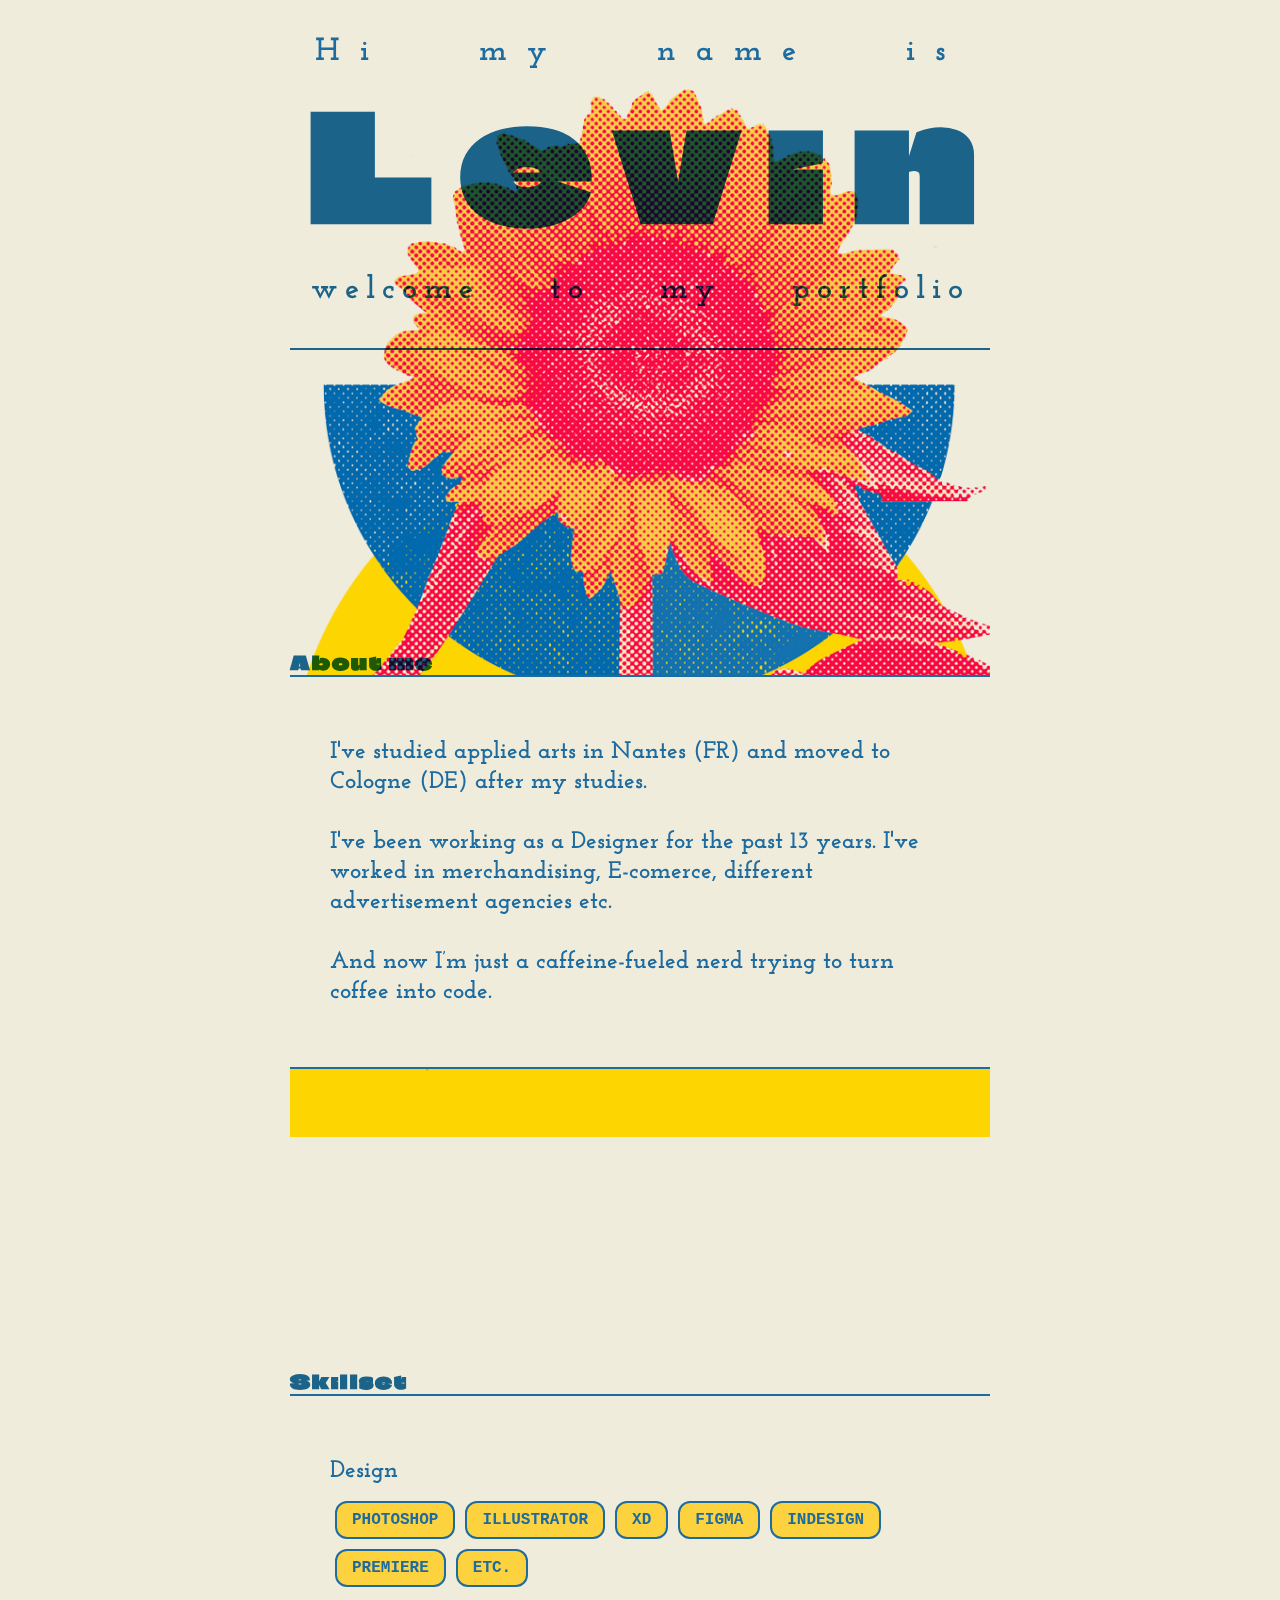
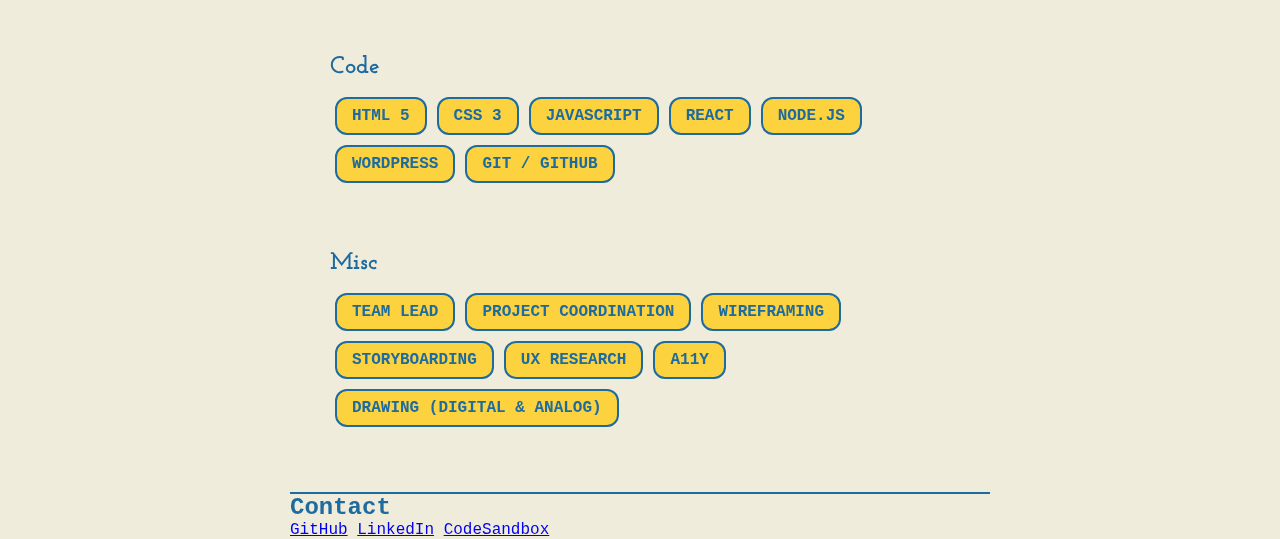
==== index.html @ e174b526 "first add upload all to github" ====
<!DOCTYPE html>

<html lang="en">
  <head>
    <title>Personal Website</title>
    <meta charset="UTF-8" />
    <link rel="stylesheet" type="text/css" href="styles.css" />
  </head>
  <body>
    <section class="container">
      <header>
        <h2 class="hi">Hi my name is</h2>
        <h1 class="lev">Levin</h1>
        <h2 class="port">welcome to my portfolio</h2>

        <nav id="nav"></nav>
      </header>
      <!--Looks like the following part is the central content of our webpage.-->
      <main>
        <span class="fineline"></span>
        <span class="space"></span>
        <h3>About me</h3>
        <section id="about-me" class="paragraph">
          <p>
            I've studied applied arts in Nantes (FR) and moved to Cologne (DE)
            after my studies.
            <br /><br />I've been working as a Designer for the past 13 years.
            I've worked in merchandising, E-comerce, different advertisement
            agencies etc. <br /><br />And now I’m just a caffeine-fueled nerd
            trying to turn coffee into code.
          </p>
        </section>
        <span class="space"></span>
        <h3>Skillset</h3>
        <section id="skills" class="paragraph">
          <h4>Design</h4>
          <ul>
            <li>Photoshop</li>
            <li>Illustrator</li>
            <li>XD</li>
            <li>Figma</li>
            <li>inDesign</li>
            <li>Premiere</li>
            <li>etc.</li>
          </ul>
          <span class="smallspace"></span>
          <h4>Code</h4>
          <ul>
            <li>HTML 5</li>
            <li>CSS 3</li>
            <li>JavaScript</li>
            <li>React</li>
            <li>Node.js</li>
            <li>Wordpress</li>
            <li>Git / GitHub</li>
          </ul>
          <span class="smallspace"></span>
          <h4>Misc</h4>
          <ul>
            <li>Team lead</li>
            <li>Project coordination</li>
            <li>wireframing</li>
            <li>storyboarding</li>
            <li>UX research</li>
            <li>A11y</li>
            <li>Drawing (digital & analog)</li>
          </ul>
        </section>
        <section id="contact">
          <h2>Contact</h2>
          <!--When clicking on these element, nothing happens! But I want to be redirected to the other websites. Why is it not working?-->
          <a href="https://github.com/neuefische">GitHub</a>
          <a href="https://de.linkedin.com/">LinkedIn</a>
          <a href="https://codesandbox.io/">CodeSandbox</a>
        </section>
      </main>
    </section>
  </body>
</html>
---- styles.css ----
* {
  margin: 0;
  padding: 0;
  box-sizing: border-box;
}
@font-face {
  font-family: "tilt_warp";
  src: url("./assets/Tilt_Warp/TiltWarp-Regular-VariableFont_XROT\,YROT.ttf");
}
@font-face {
  font-family: "climate";
  src: url("./assets/Climate_Crisis/ClimateCrisis-Regular-VariableFont_YEAR.ttf");
}
@font-face {
  font-family: "josefine";
  src: url("./assets/Josefin_Slab/JosefinSlab-VariableFont_wght.ttf");
}
body {
  background: url("./assets/bg.png") center -50% no-repeat fixed;
  background-color: #efecdc;
  font-family: "Courier New", Courier, monospace;
  color: #1d6b9f;
  background-size: 700px;
}
.container {
  margin: 0px auto;
  max-width: 700px;
}
/*--------------HEADER*/
header {
  padding: 36px 20px 20px 20px;
  color: #1d6b9f;
}
.hi {
  font-size: 2rem;
  font-family: josefine;
  letter-spacing: 20px;
  text-align: center;
  word-spacing: 60px;
}
.lev {
  font-size: 9rem;
  margin-bottom: 15px;
  font-family: climate;
  letter-spacing: 30px;
  text-align: center;
  mix-blend-mode: multiply;
}
.port {
  font-family: josefine;
  font-size: 2rem;
  letter-spacing: 7px;
  text-align: center;
  word-spacing: 53px;
  mix-blend-mode: multiply;
}

/*-----------EOF---HEADER*/
/*--------------MAIN*/
main {
  padding-top: 22px;
}
.paragraph {
  background-color: #efecdc;
  padding: 60px 40px;
  width: 100%;
  border-top: 2px solid #1d6b9f;
  border-bottom: 2px solid #1d6b9f;
}
h3 {
  font-family: climate;
  mix-blend-mode: multiply;
  letter-spacing: 2px;
}
h4 {
  font-family: josefine;
  font-weight: 900;
  font-size: 1.5rem;
  line-height: 30px;
}
.fineline {
  display: block;
  width: 100%;
  height: 2px;
  background-color: #1d6b9f;
  mix-blend-mode: multiply;
}
.space {
  width: 100%;
  display: block;
  height: 300px;
}

main p {
  font-family: josefine;
  font-weight: 900;
  font-size: 1.5rem;
  line-height: 30px;
}
main img {
  margin: 20px 0px 10px 0px;
  border-radius: 3px;
  width: 100%;
  max-height: 400px;
  overflow-y: hidden;
}
figcaption {
  font-style: italic;
  font-size: 12px;
  margin-bottom: 3%;
}
#skills ul {
  display: flex;
  flex-wrap: wrap;
}
#skills ul li {
  text-decoration: none;
  display: block;
  padding: 8px 15px;
  background-color: #fcd23f;
  border-radius: 12px;
  margin: 5px;
  font-weight: bold;
  border: 2px solid #1d6b9f;
  text-transform: uppercase;
}
.smallspace {
  width: 100%;
  display: block;
  height: 60px;
}
h4 {
  margin-bottom: 10px;
}
/*-----------EOF---MAIN*/
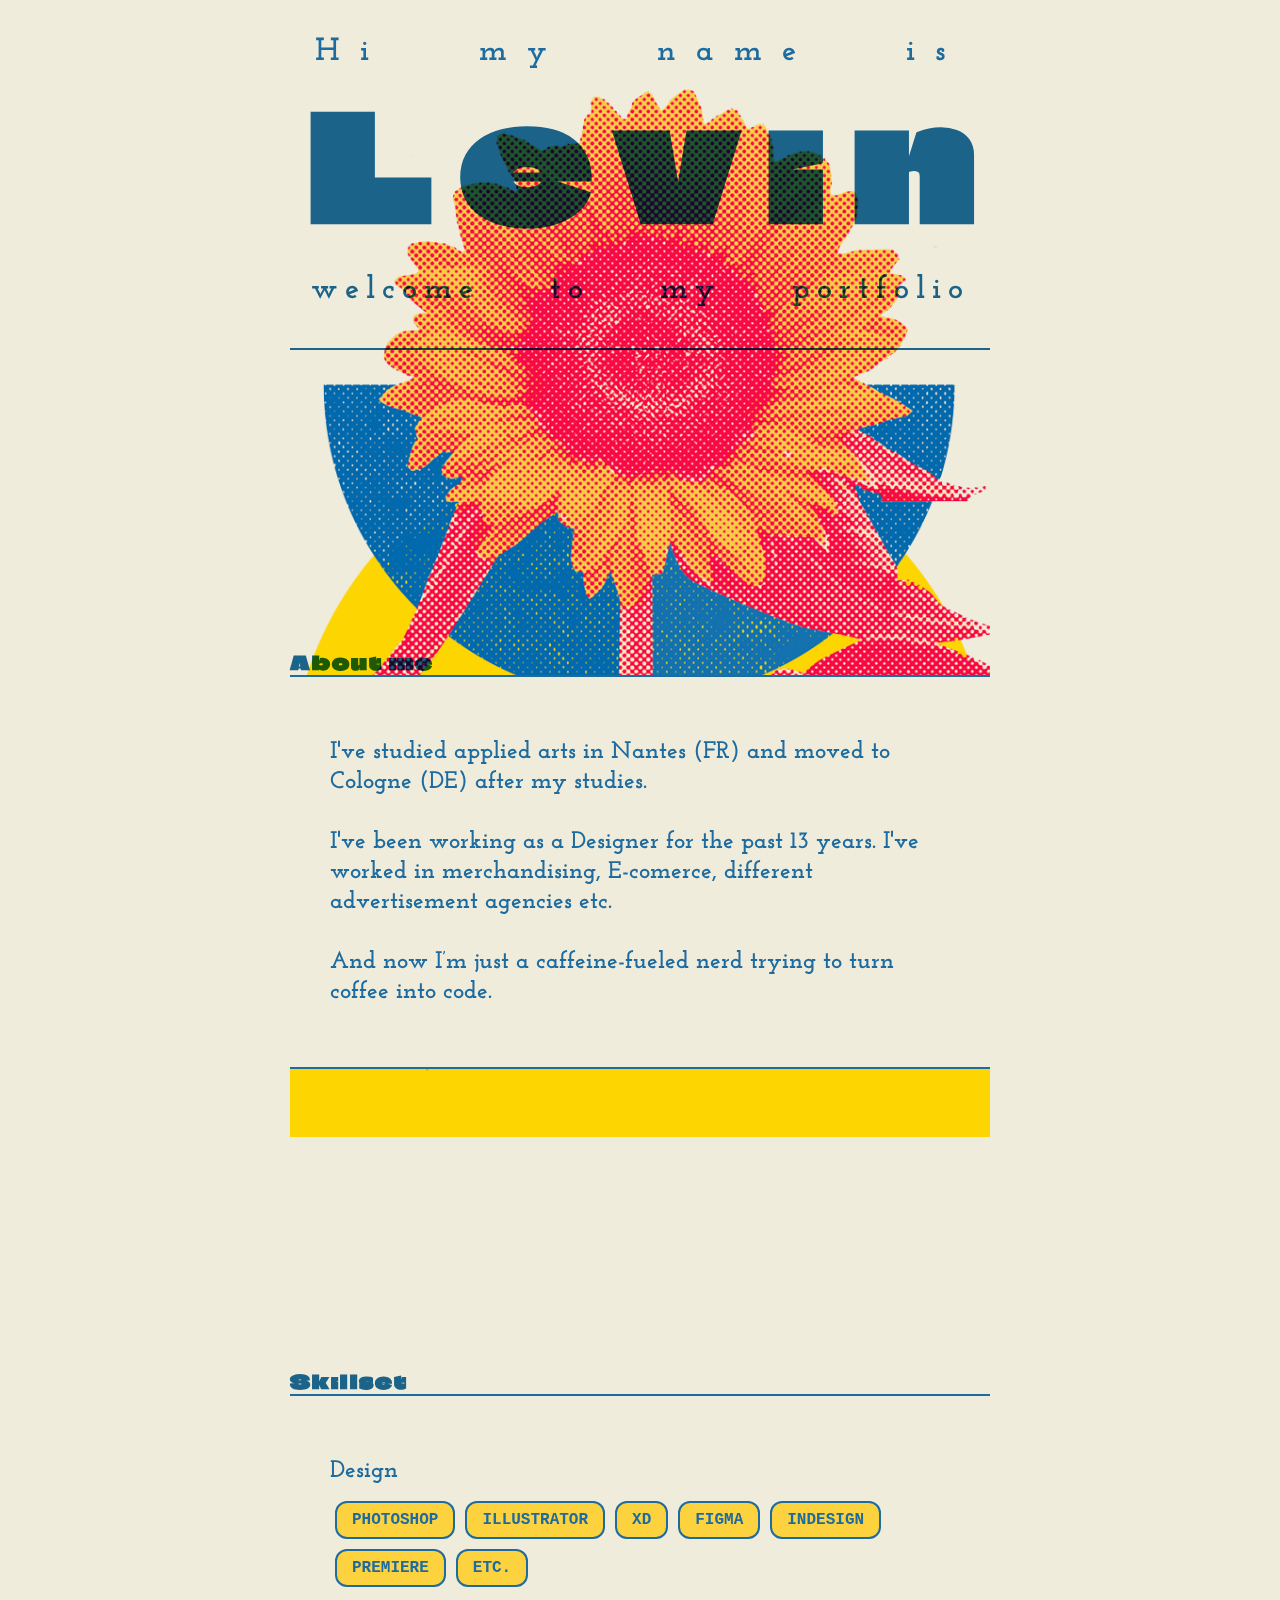
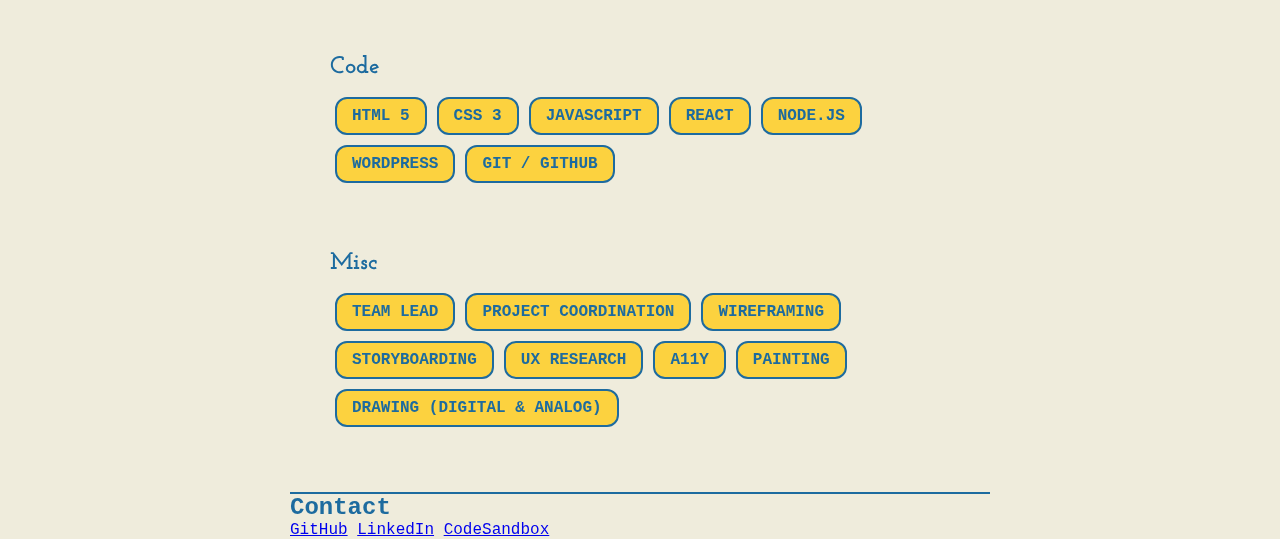
==== commit fd9a6481: "added a skill in index" ====
--- a/index.html
+++ b/index.html
@@ -63,6 +63,7 @@
             <li>storyboarding</li>
             <li>UX research</li>
             <li>A11y</li>
+            <li>Painting</li>
             <li>Drawing (digital & analog)</li>
           </ul>
         </section>
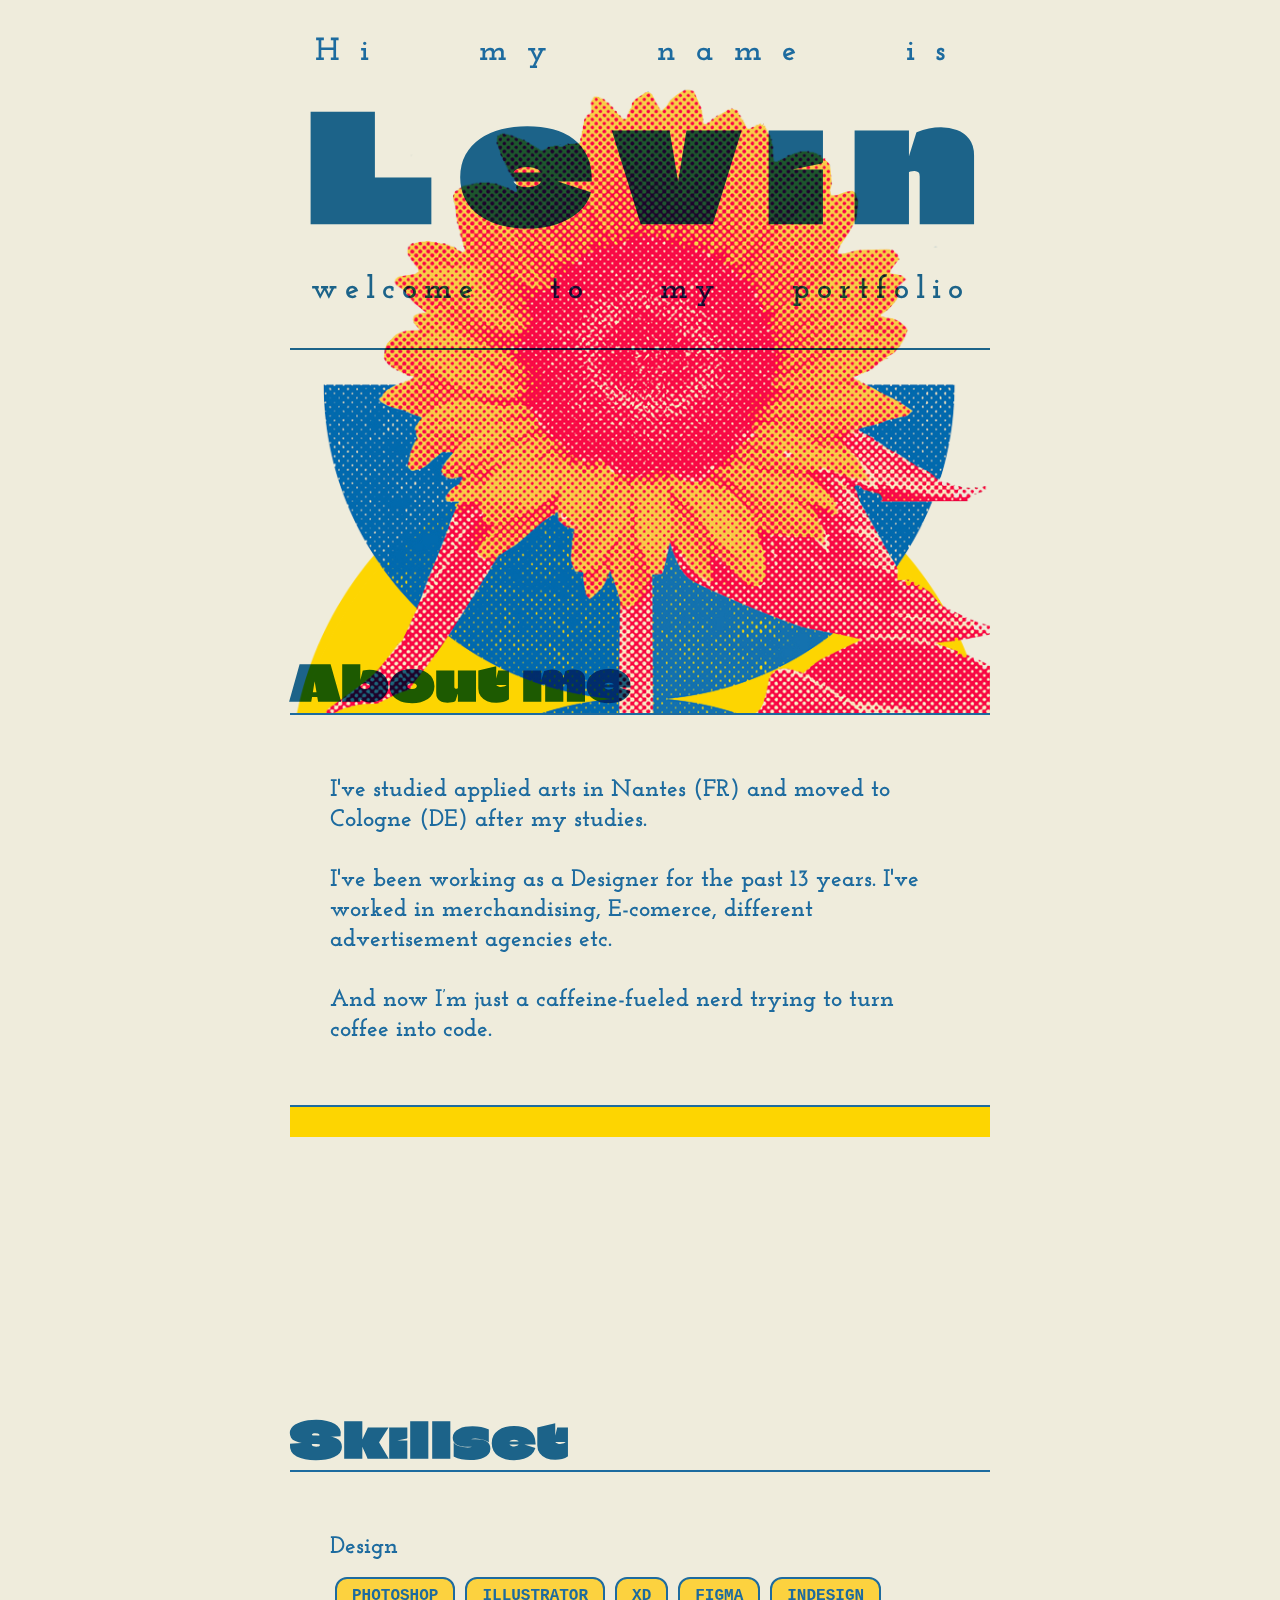
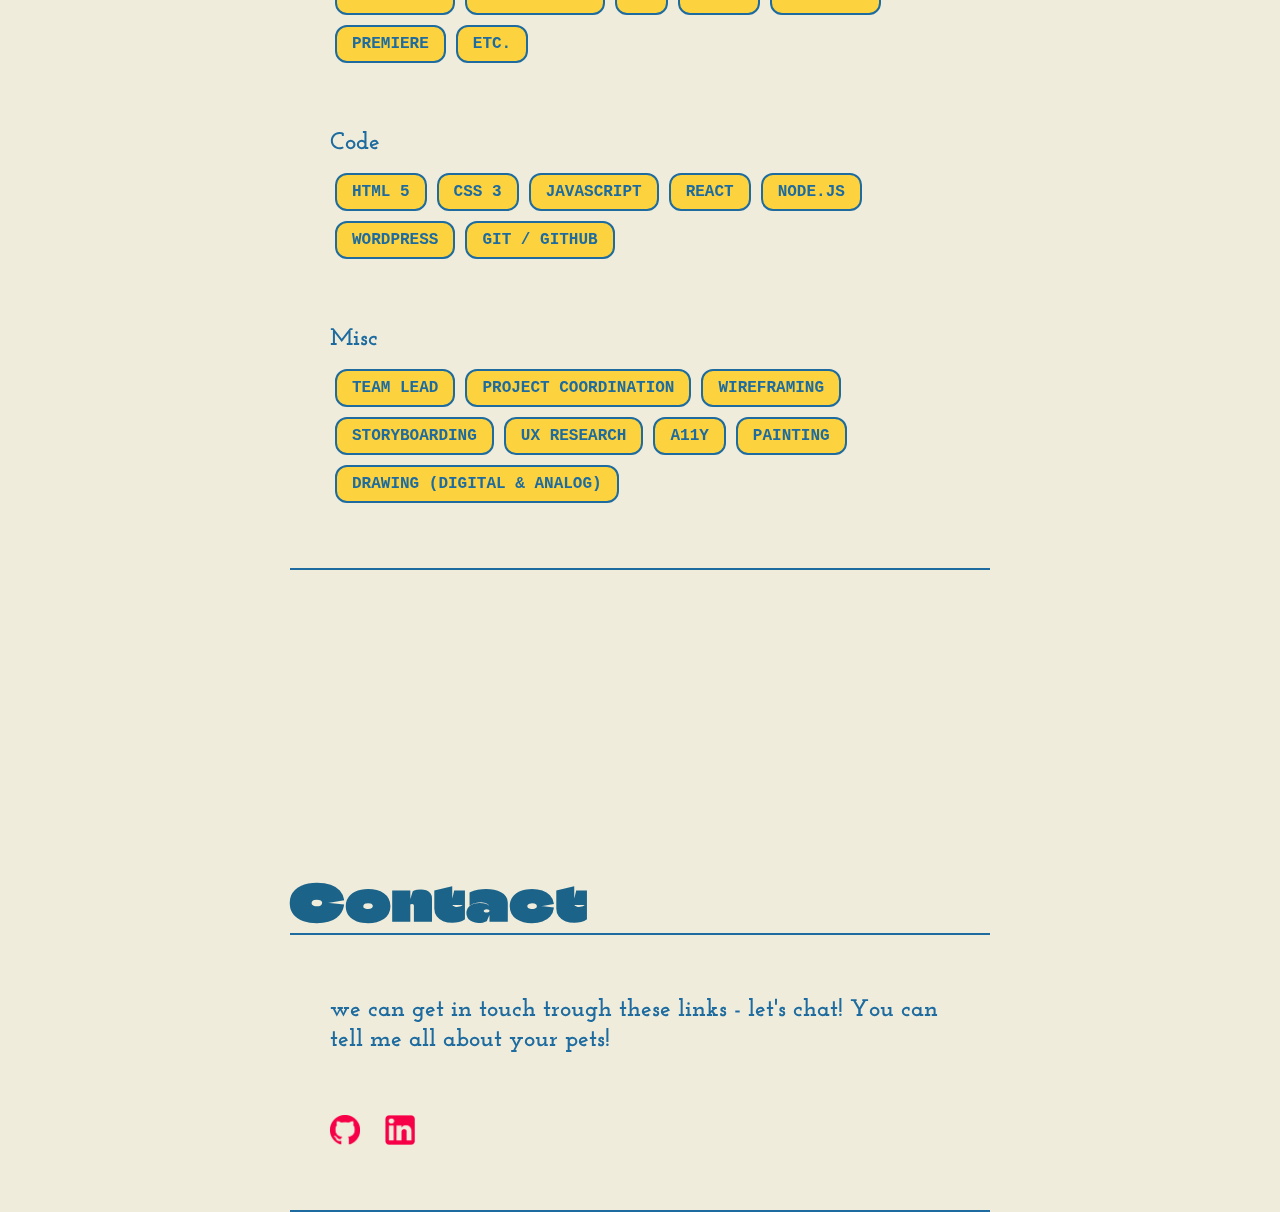
==== commit ac1b9b6f: "text and icon update" ====
--- a/index.html
+++ b/index.html
@@ -2,9 +2,10 @@
 
 <html lang="en">
   <head>
-    <title>Personal Website</title>
+    <title>Levin Thiel</title>
     <meta charset="UTF-8" />
     <link rel="stylesheet" type="text/css" href="styles.css" />
+    <link rel="icon" type="image/png" sizes="256x256" href="./assets/fav.png" />
   </head>
   <body>
     <section class="container">
@@ -67,12 +68,20 @@
             <li>Drawing (digital & analog)</li>
           </ul>
         </section>
-        <section id="contact">
-          <h2>Contact</h2>
-          <!--When clicking on these element, nothing happens! But I want to be redirected to the other websites. Why is it not working?-->
-          <a href="https://github.com/neuefische">GitHub</a>
-          <a href="https://de.linkedin.com/">LinkedIn</a>
-          <a href="https://codesandbox.io/">CodeSandbox</a>
+        <span class="space"></span>
+        <h3>Contact</h3>
+        <section id="contact" class="paragraph">
+          <p>
+            we can get in touch trough these links - let's chat! You can tell me
+            all about your pets!
+          </p>
+          <span class="smallspace"></span>
+          <a href="https://github.com/neuefische" target="_blank">
+            <img src="./assets/giticon.png" atl="github icon" />
+          </a>
+          <a href="https://de.linkedin.com/" target="_blank">
+            <img src="./assets/linkedinicon.png" atl="linkedin icon" />
+          </a>
         </section>
       </main>
     </section>
--- a/styles.css
+++ b/styles.css
@@ -21,6 +21,9 @@
   font-family: "Courier New", Courier, monospace;
   color: #1d6b9f;
   background-size: 700px;
+}
+a {
+  text-decoration: none;
 }
 .container {
   margin: 0px auto;
@@ -71,6 +74,7 @@
   font-family: climate;
   mix-blend-mode: multiply;
   letter-spacing: 2px;
+  font-size: 3rem;
 }
 h4 {
   font-family: josefine;
@@ -97,18 +101,6 @@
   font-size: 1.5rem;
   line-height: 30px;
 }
-main img {
-  margin: 20px 0px 10px 0px;
-  border-radius: 3px;
-  width: 100%;
-  max-height: 400px;
-  overflow-y: hidden;
-}
-figcaption {
-  font-style: italic;
-  font-size: 12px;
-  margin-bottom: 3%;
-}
 #skills ul {
   display: flex;
   flex-wrap: wrap;
@@ -132,4 +124,8 @@
 h4 {
   margin-bottom: 10px;
 }
+#contact a img {
+  width: 30px;
+  margin-right: 15px;
+}
 /*-----------EOF---MAIN*/
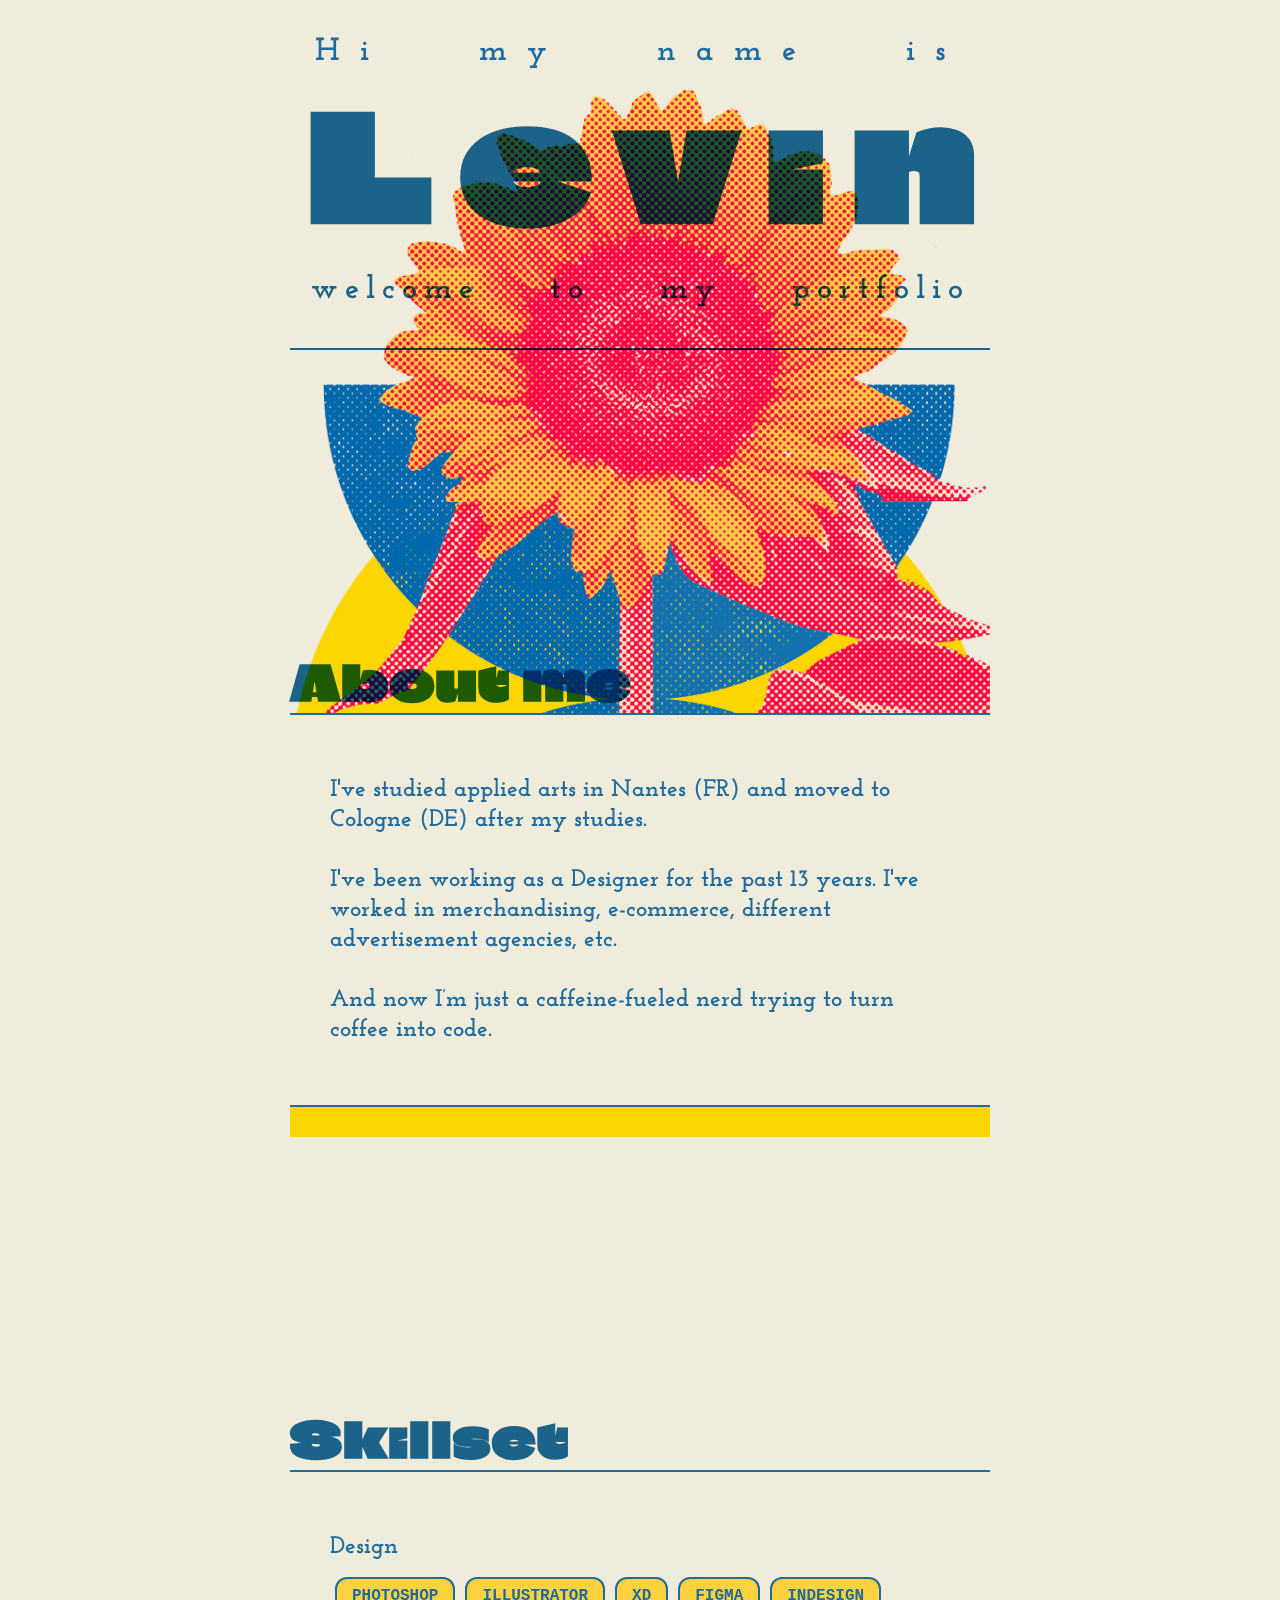
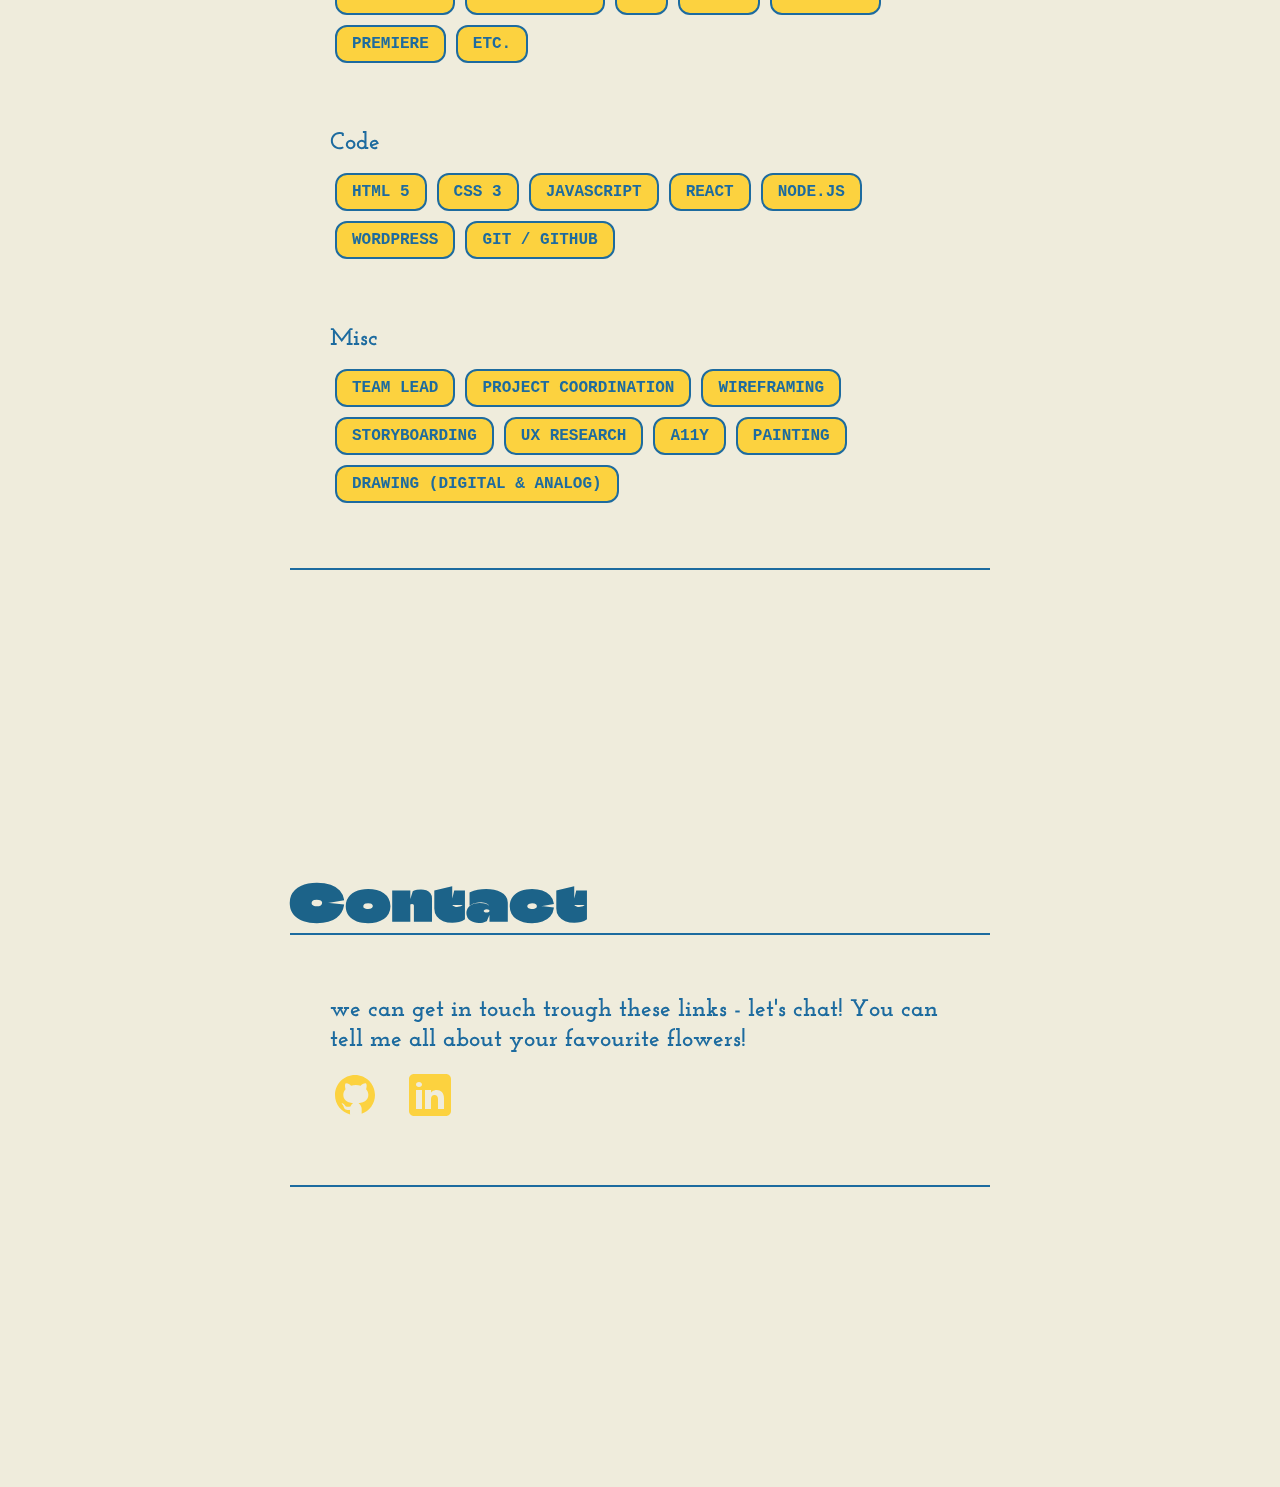
==== commit 3765e8dc: "added animations and corrected details" ====
--- a/index.html
+++ b/index.html
@@ -14,7 +14,11 @@
         <h1 class="lev">Levin</h1>
         <h2 class="port">welcome to my portfolio</h2>
 
-        <nav id="nav"></nav>
+        <nav id="nav">
+          <a href="#" class="logo"
+            >Levin<img class="logoflower" src="./assets/fav.png" alt="flower"
+          /></a>
+        </nav>
       </header>
       <!--Looks like the following part is the central content of our webpage.-->
       <main>
@@ -26,8 +30,8 @@
             I've studied applied arts in Nantes (FR) and moved to Cologne (DE)
             after my studies.
             <br /><br />I've been working as a Designer for the past 13 years.
-            I've worked in merchandising, E-comerce, different advertisement
-            agencies etc. <br /><br />And now I’m just a caffeine-fueled nerd
+            I've worked in merchandising, e-commerce, different advertisement
+            agencies, etc. <br /><br />And now I’m just a caffeine-fueled nerd
             trying to turn coffee into code.
           </p>
         </section>
@@ -73,16 +77,35 @@
         <section id="contact" class="paragraph">
           <p>
             we can get in touch trough these links - let's chat! You can tell me
-            all about your pets!
+            all about your favourite flowers!
           </p>
-          <span class="smallspace"></span>
+
           <a href="https://github.com/neuefische" target="_blank">
-            <img src="./assets/giticon.png" atl="github icon" />
+            <svg
+              xmlns="http://www.w3.org/2000/svg"
+              x="0px"
+              y="0px"
+              viewBox="0 0 30 30"
+            >
+              <path
+                d="M15,3C8.373,3,3,8.373,3,15c0,5.623,3.872,10.328,9.092,11.63C12.036,26.468,12,26.28,12,26.047v-2.051 c-0.487,0-1.303,0-1.508,0c-0.821,0-1.551-0.353-1.905-1.009c-0.393-0.729-0.461-1.844-1.435-2.526 c-0.289-0.227-0.069-0.486,0.264-0.451c0.615,0.174,1.125,0.596,1.605,1.222c0.478,0.627,0.703,0.769,1.596,0.769 c0.433,0,1.081-0.025,1.691-0.121c0.328-0.833,0.895-1.6,1.588-1.962c-3.996-0.411-5.903-2.399-5.903-5.098 c0-1.162,0.495-2.286,1.336-3.233C9.053,10.647,8.706,8.73,9.435,8c1.798,0,2.885,1.166,3.146,1.481C13.477,9.174,14.461,9,15.495,9 c1.036,0,2.024,0.174,2.922,0.483C18.675,9.17,19.763,8,21.565,8c0.732,0.731,0.381,2.656,0.102,3.594 c0.836,0.945,1.328,2.066,1.328,3.226c0,2.697-1.904,4.684-5.894,5.097C18.199,20.49,19,22.1,19,23.313v2.734 c0,0.104-0.023,0.179-0.035,0.268C23.641,24.676,27,20.236,27,15C27,8.373,21.627,3,15,3z"
+              ></path>
+            </svg>
           </a>
           <a href="https://de.linkedin.com/" target="_blank">
-            <img src="./assets/linkedinicon.png" atl="linkedin icon" />
+            <svg
+              xmlns="http://www.w3.org/2000/svg"
+              x="0px"
+              y="0px"
+              viewBox="0 0 50 50"
+            >
+              <path
+                d="M41,4H9C6.24,4,4,6.24,4,9v32c0,2.76,2.24,5,5,5h32c2.76,0,5-2.24,5-5V9C46,6.24,43.76,4,41,4z M17,20v19h-6V20H17z M11,14.47c0-1.4,1.2-2.47,3-2.47s2.93,1.07,3,2.47c0,1.4-1.12,2.53-3,2.53C12.2,17,11,15.87,11,14.47z M39,39h-6c0,0,0-9.26,0-10 c0-2-1-4-3.5-4.04h-0.08C27,24.96,26,27.02,26,29c0,0.91,0,10,0,10h-6V20h6v2.56c0,0,1.93-2.56,5.81-2.56 c3.97,0,7.19,2.73,7.19,8.26V39z"
+              ></path>
+            </svg>
           </a>
         </section>
+        <span class="space"></span>
       </main>
     </section>
   </body>
--- a/styles.css
+++ b/styles.css
@@ -57,7 +57,36 @@
   word-spacing: 53px;
   mix-blend-mode: multiply;
 }
-
+.logo {
+  opacity: 0;
+  font-family: climate;
+  text-align: left;
+  position: fixed;
+  top: 20px;
+  left: 20px;
+  font-size: 2rem;
+  color: transparent;
+  animation: fade-in ease-in-out forwards;
+  animation-timeline: view();
+  animation-range: 1100px 1300px;
+}
+@keyframes fade-in {
+  to {
+    opacity: 1;
+    color: #1d6b9f;
+  }
+}
+.logoflower {
+  opacity: 0;
+  width: 32px;
+  position: absolute;
+  top: 8px;
+  left: 25px;
+  transition: opacity ease-in-out 0.8s;
+}
+.logo:hover .logoflower {
+  opacity: 1;
+}
 /*-----------EOF---HEADER*/
 /*--------------MAIN*/
 main {
@@ -115,6 +144,12 @@
   font-weight: bold;
   border: 2px solid #1d6b9f;
   text-transform: uppercase;
+  transition: all 0.8s;
+}
+#skills ul li:hover {
+  background-color: #f2004a;
+  border: 2px solid #f2004a;
+  color: #fcd23f;
 }
 .smallspace {
   width: 100%;
@@ -124,8 +159,14 @@
 h4 {
   margin-bottom: 10px;
 }
-#contact a img {
-  width: 30px;
-  margin-right: 15px;
+#contact a svg {
+  width: 50px;
+  height: 50px;
+  margin: 15px 15px 0 0;
+  fill: #fcd23f;
+  transition: all 0.8s;
+}
+#contact a svg:hover {
+  fill: #f2004a;
 }
 /*-----------EOF---MAIN*/
